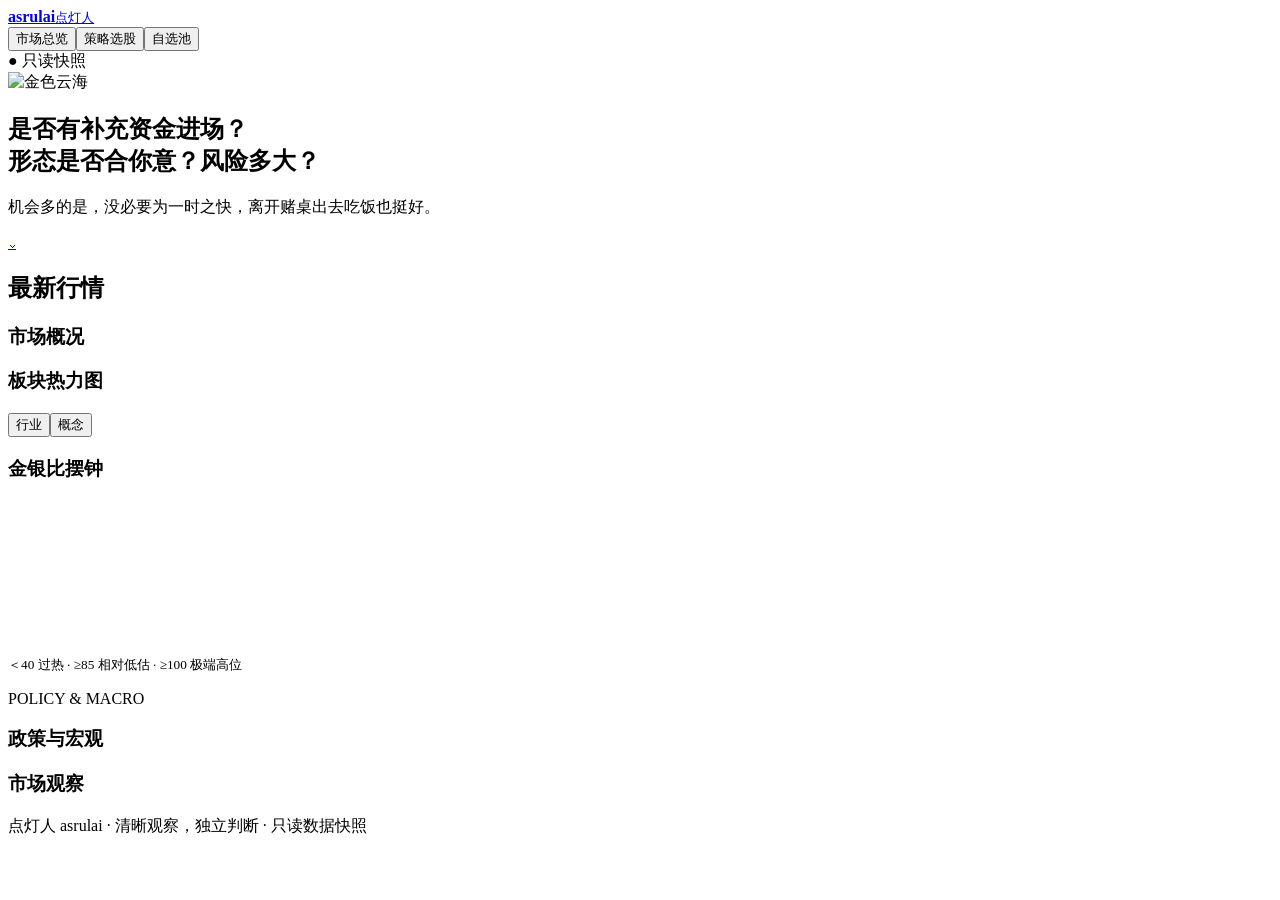
==== radar/index.html @ eeaaa6df "同步界面文件 radar/index.html" ====
<!doctype html><html lang="zh-CN"><head><meta charset="utf-8"><meta name="viewport" content="width=device-width,initial-scale=1"><meta http-equiv="Content-Security-Policy" content="default-src 'none'; script-src 'self'; style-src 'self'; img-src 'self' data:; font-src 'self'; connect-src 'self'; object-src 'none'; base-uri 'none'; form-action 'none'"><title>点灯人 · 市场观察</title><link rel="stylesheet" href="style.css"></head><body>
<header class="top"><a class="brand" href="#overview"><b>asrulai</b><small>点灯人</small></a><nav><button data-view="overview" class="active">市场总览</button><button data-view="results">策略选股</button><button data-view="watchlist">自选池</button></nav><span class="snapshot">● 只读快照 <time id="stamp"></time></span></header>
<main id="overview"><section class="hero"><img class="scene" src="assets/hero_cine.jpg" alt="金色云海"><div class="grade"></div><div class="hero-copy"><h1>是否有补充资金进场？<br>形态是否合你意？风险多大？</h1><p>机会多的是，没必要为一时之快，离开赌桌出去吃饭也挺好。</p></div><a class="down" href="#dashboard">⌄</a></section><div class="overview-content" id="dashboard"><div class="section-title"><h2>最新行情</h2><time id="dashboard-time"></time></div><div class="market-grid"><article class="glass"><h3>市场概况</h3><div id="quotes"></div></article><article class="glass heat-card"><header><h3>板块热力图</h3><div class="seg"><button data-heat="industry" class="active">行业</button><button data-heat="concept">概念</button></div></header><div id="heat"></div><small id="heat-time"></small></article><article class="glass"><h3>金银比摆钟</h3><canvas id="metals-dial" aria-label="金银比仪表"></canvas><div id="metals"></div><small>＜40 过热 · ≥85 相对低估 · ≥100 极端高位</small></article></div><article class="glass macro"><p class="kicker">POLICY &amp; MACRO</p><h3>政策与宏观</h3><div id="news"></div></article><article class="glass"><h3>市场观察</h3><p id="market-summary"></p><div id="stats" class="stats"></div></article></div></main>
<main id="results" hidden><div class="page-title"><h1 id="title">策略选股</h1><time id="report-time"></time></div><div class="glass command"><label>☰ 选择策略 <select id="strategy" aria-label="选择策略"></select></label><span class="divider"></span><strong id="strategy-name"></strong><small id="count"></small></div><div class="tools"><div class="tabs"><button id="results-tab" class="active">策略结果</button><button id="watch-tab">自选池</button></div><input id="search" placeholder="搜索股票代码或名称" aria-label="搜索股票代码或名称"><label>显示 <select id="stage" aria-label="阶段"><option value="">全部阶段</option></select></label></div><p id="status" class="status"></p><div id="charts-region"><div id="charts"></div></div><div class="pager"><button id="prev">上页</button><span id="page"></span><button id="next">下页</button></div></main>
<footer>点灯人 asrulai · 清晰观察，独立判断 · 只读数据快照</footer>
<script src="viewer.js"></script></body></html>
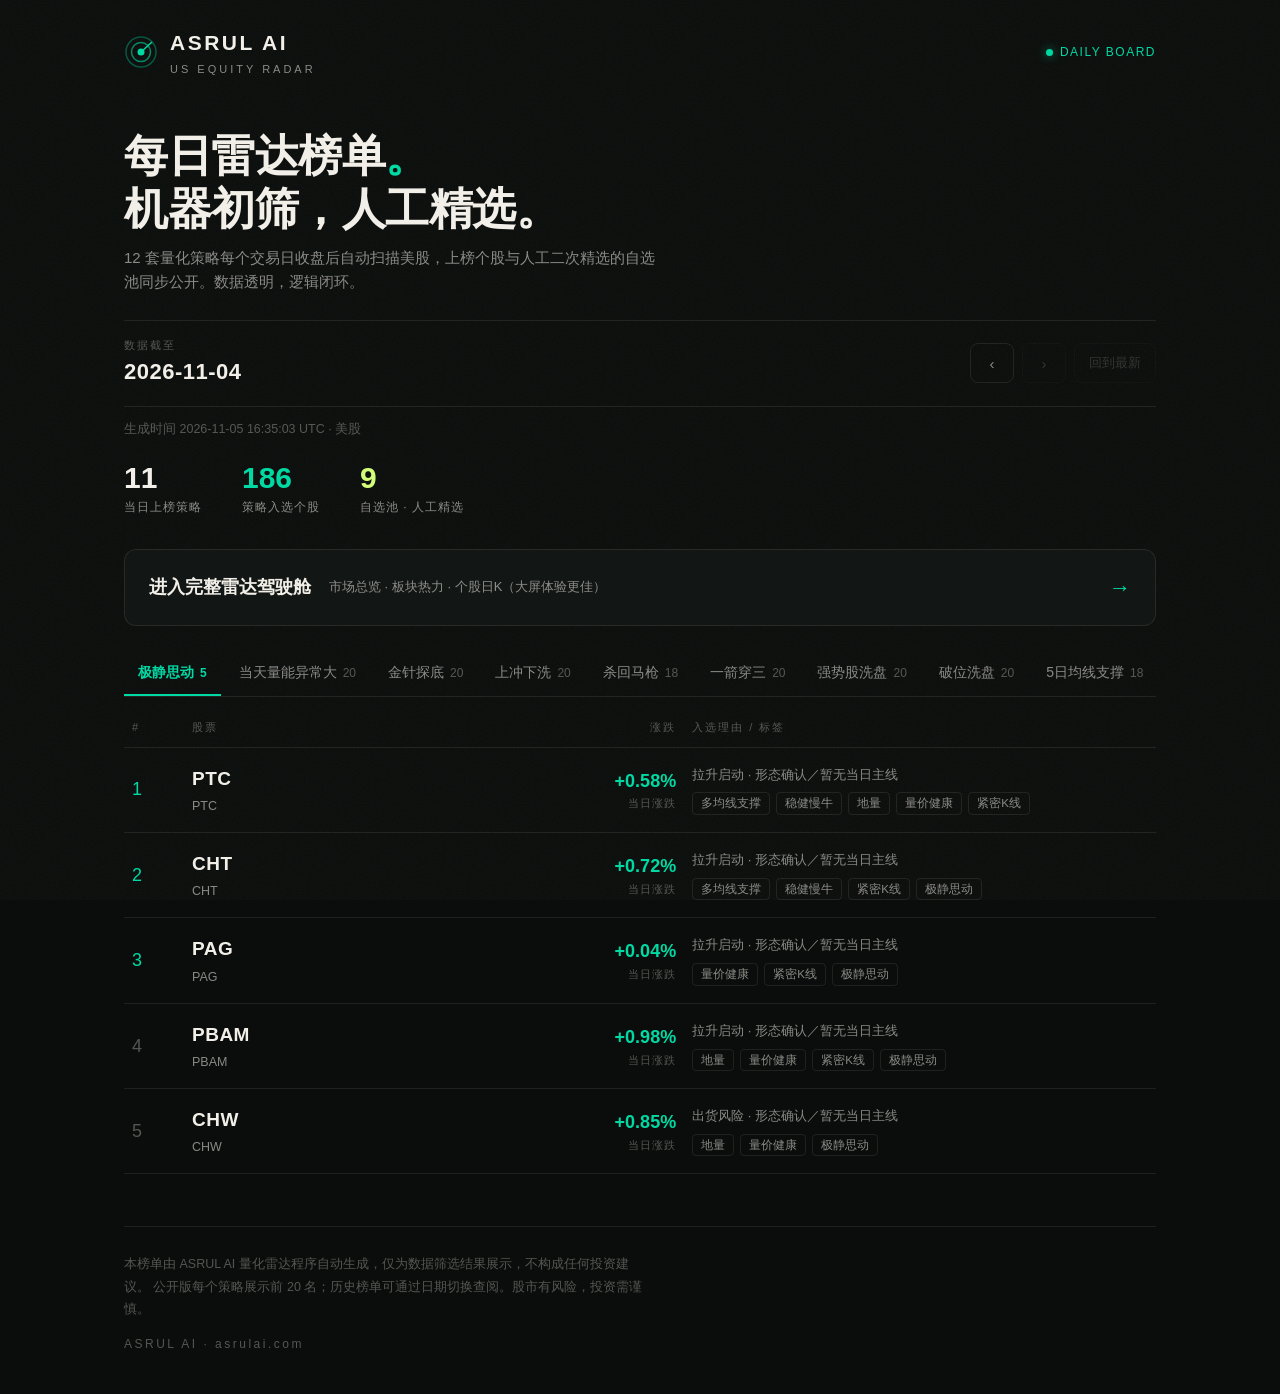
==== commit 1941eaca: "同步界面文件 radar/index.html" ====
--- a/radar/index.html
+++ b/radar/index.html
@@ -1,6 +1,429 @@
-<!doctype html><html lang="zh-CN"><head><meta charset="utf-8"><meta name="viewport" content="width=device-width,initial-scale=1"><meta http-equiv="Content-Security-Policy" content="default-src 'none'; script-src 'self'; style-src 'self'; img-src 'self' data:; font-src 'self'; connect-src 'self'; object-src 'none'; base-uri 'none'; form-action 'none'"><title>点灯人 · 市场观察</title><link rel="stylesheet" href="style.css"></head><body>
-<header class="top"><a class="brand" href="#overview"><b>asrulai</b><small>点灯人</small></a><nav><button data-view="overview" class="active">市场总览</button><button data-view="results">策略选股</button><button data-view="watchlist">自选池</button></nav><span class="snapshot">● 只读快照 <time id="stamp"></time></span></header>
-<main id="overview"><section class="hero"><img class="scene" src="assets/hero_cine.jpg" alt="金色云海"><div class="grade"></div><div class="hero-copy"><h1>是否有补充资金进场？<br>形态是否合你意？风险多大？</h1><p>机会多的是，没必要为一时之快，离开赌桌出去吃饭也挺好。</p></div><a class="down" href="#dashboard">⌄</a></section><div class="overview-content" id="dashboard"><div class="section-title"><h2>最新行情</h2><time id="dashboard-time"></time></div><div class="market-grid"><article class="glass"><h3>市场概况</h3><div id="quotes"></div></article><article class="glass heat-card"><header><h3>板块热力图</h3><div class="seg"><button data-heat="industry" class="active">行业</button><button data-heat="concept">概念</button></div></header><div id="heat"></div><small id="heat-time"></small></article><article class="glass"><h3>金银比摆钟</h3><canvas id="metals-dial" aria-label="金银比仪表"></canvas><div id="metals"></div><small>＜40 过热 · ≥85 相对低估 · ≥100 极端高位</small></article></div><article class="glass macro"><p class="kicker">POLICY &amp; MACRO</p><h3>政策与宏观</h3><div id="news"></div></article><article class="glass"><h3>市场观察</h3><p id="market-summary"></p><div id="stats" class="stats"></div></article></div></main>
-<main id="results" hidden><div class="page-title"><h1 id="title">策略选股</h1><time id="report-time"></time></div><div class="glass command"><label>☰ 选择策略 <select id="strategy" aria-label="选择策略"></select></label><span class="divider"></span><strong id="strategy-name"></strong><small id="count"></small></div><div class="tools"><div class="tabs"><button id="results-tab" class="active">策略结果</button><button id="watch-tab">自选池</button></div><input id="search" placeholder="搜索股票代码或名称" aria-label="搜索股票代码或名称"><label>显示 <select id="stage" aria-label="阶段"><option value="">全部阶段</option></select></label></div><p id="status" class="status"></p><div id="charts-region"><div id="charts"></div></div><div class="pager"><button id="prev">上页</button><span id="page"></span><button id="next">下页</button></div></main>
-<footer>点灯人 asrulai · 清晰观察，独立判断 · 只读数据快照</footer>
-<script src="viewer.js"></script></body></html>
+<!DOCTYPE html>
+<html lang="zh-CN">
+<head>
+<meta charset="UTF-8">
+<meta name="viewport" content="width=device-width, initial-scale=1.0">
+<title>ASRUL AI · 美股量化雷达每日榜单</title>
+<link rel="preconnect" href="https://fonts.googleapis.com">
+<link rel="preconnect" href="https://fonts.gstatic.com" crossorigin>
+<link href="https://fonts.googleapis.com/css2?family=Space+Grotesk:wght@400;500;600;700&family=Inter:wght@400;500;600&display=swap" rel="stylesheet">
+<style>
+  :root {
+    --bg: #0a0d0b;
+    --surface: #121614;
+    --surface-hover: #171c19;
+    --border: rgba(249, 241, 228, 0.09);
+    --text: #f2efe9;
+    --text-dim: rgba(242, 239, 233, 0.55);
+    --text-faint: rgba(242, 239, 233, 0.32);
+    --mint: #00d9a3;
+    --mint-dim: rgba(0, 217, 163, 0.12);
+    --acid: #d2fd78;
+    --red: #ff6b5e;
+    --amber: #e8b34b;
+    --font-display: "Space Grotesk", "PingFang SC", "Microsoft YaHei", sans-serif;
+    --font-body: "Inter", -apple-system, "PingFang SC", "Microsoft YaHei", sans-serif;
+  }
+  * { margin: 0; padding: 0; box-sizing: border-box; }
+  html { min-height: 100dvh; }
+  body {
+    background: var(--bg);
+    color: var(--text);
+    font-family: var(--font-body);
+    font-size: 16px;
+    line-height: 1.6;
+    min-height: 100dvh;
+    -webkit-font-smoothing: antialiased;
+  }
+  /* 细颗粒质感层 */
+  body::after {
+    content: "";
+    position: fixed; inset: 0;
+    pointer-events: none;
+    z-index: 1;
+    opacity: 0.05;
+    background-image: url("data:image/svg+xml,%3Csvg xmlns='http://www.w3.org/2000/svg' width='160' height='160'%3E%3Cfilter id='n'%3E%3CfeTurbulence type='fractalNoise' baseFrequency='0.9' numOctaves='2'/%3E%3C/filter%3E%3Crect width='160' height='160' filter='url(%23n)' opacity='1'/%3E%3C/svg%3E");
+  }
+  ::selection { background: var(--acid); color: #0a0d0b; }
+  a { color: var(--mint); }
+  button { font-family: inherit; }
+  button:focus-visible, a:focus-visible {
+    outline: 2px solid var(--mint); outline-offset: 3px; border-radius: 4px;
+  }
+
+  .wrap { max-width: 1080px; margin: 0 auto; padding: 0 24px; position: relative; z-index: 2; }
+
+  /* ============ 顶部品牌区 ============ */
+  .masthead {
+    display: flex; align-items: center; justify-content: space-between;
+    padding: 26px 0 22px; gap: 16px; flex-wrap: wrap;
+  }
+  .brand { display: flex; align-items: center; gap: 12px; }
+  .brand svg { flex: none; }
+  .brand-name {
+    font-family: var(--font-display);
+    font-size: 21px; font-weight: 700; letter-spacing: 2.5px;
+  }
+  .brand-sub {
+    font-size: 11px; letter-spacing: 3px; color: var(--text-dim);
+    text-transform: uppercase; margin-top: 1px;
+  }
+  .live-dot {
+    display: inline-flex; align-items: center; gap: 7px;
+    font-size: 12px; letter-spacing: 1.5px; color: var(--mint);
+    text-transform: uppercase;
+  }
+  .live-dot::before {
+    content: ""; width: 7px; height: 7px; border-radius: 50%;
+    background: var(--mint); box-shadow: 0 0 10px rgba(0, 217, 163, 0.6);
+  }
+
+  /* ============ 标题与日期 ============ */
+  .headline { padding: 30px 0 26px; }
+  .headline h1 {
+    font-family: var(--font-display);
+    font-size: clamp(28px, 4.6vw, 44px);
+    font-weight: 600; letter-spacing: -0.5px; line-height: 1.2;
+  }
+  .headline h1 em { font-style: normal; color: var(--mint); }
+  .headline p { color: var(--text-dim); margin-top: 10px; font-size: 15px; max-width: 65ch; }
+
+  .datebar {
+    display: flex; align-items: center; gap: 14px; flex-wrap: wrap;
+    padding: 16px 0; border-top: 1px solid var(--border); border-bottom: 1px solid var(--border);
+  }
+  .date-label { font-size: 11px; letter-spacing: 2px; color: var(--text-faint); text-transform: uppercase; }
+  #currentDate {
+    font-family: var(--font-display); font-size: 22px; font-weight: 600;
+    font-variant-numeric: tabular-nums; letter-spacing: 0.5px;
+  }
+  .date-nav { display: flex; gap: 8px; margin-left: auto; }
+  .date-nav button {
+    background: transparent; color: var(--text-dim);
+    border: 1px solid var(--border); border-radius: 8px;
+    min-width: 44px; min-height: 40px; padding: 8px 14px;
+    cursor: pointer; font-size: 15px;
+    transition: color .18s ease-out, border-color .18s ease-out, background .18s ease-out;
+  }
+  .date-nav button:hover:not(:disabled) { color: var(--mint); border-color: var(--mint); }
+  .date-nav button:disabled { opacity: 0.3; cursor: default; }
+  #latestBtn { font-size: 13px; }
+
+  .meta { color: var(--text-faint); font-size: 12.5px; padding: 12px 0 0; font-variant-numeric: tabular-nums; }
+
+  /* ============ 统计条 ============ */
+  .stats { display: flex; gap: 40px; padding: 22px 0 6px; flex-wrap: wrap; }
+  .stat-num {
+    font-family: var(--font-display); font-size: 30px; font-weight: 600;
+    font-variant-numeric: tabular-nums; line-height: 1.1;
+  }
+  .stat-num.mint { color: var(--mint); }
+  .stat-num.acid { color: var(--acid); }
+  .stat-label { font-size: 12px; color: var(--text-dim); letter-spacing: 1px; margin-top: 4px; }
+
+  .sample-banner {
+    margin-top: 20px; background: rgba(232, 179, 75, 0.08);
+    border: 1px solid rgba(232, 179, 75, 0.4); color: var(--amber);
+    border-radius: 8px; padding: 12px 16px; font-size: 13.5px;
+  }
+
+  /* ============ 策略页签 ============ */
+  .tabs {
+    display: flex; gap: 4px; margin-top: 26px;
+    overflow-x: auto; scrollbar-width: thin; scrollbar-color: var(--border) transparent;
+    border-bottom: 1px solid var(--border); padding-bottom: 0;
+  }
+  .tab {
+    background: none; border: none; border-bottom: 2px solid transparent;
+    color: var(--text-dim); cursor: pointer; white-space: nowrap;
+    padding: 12px 14px; font-size: 14px;
+    transition: color .18s ease-out, border-color .18s ease-out;
+  }
+  .tab:hover { color: var(--text); }
+  .tab.active { color: var(--mint); border-bottom-color: var(--mint); font-weight: 600; }
+  .tab.watchlist.active { color: var(--acid); border-bottom-color: var(--acid); }
+  .tab .count {
+    font-family: var(--font-display); font-size: 12px; margin-left: 6px;
+    color: var(--text-faint); font-variant-numeric: tabular-nums;
+  }
+  .tab.active .count { color: inherit; }
+
+  /* ============ 榜单 ============ */
+  .board { padding: 8px 0 12px; min-height: 200px; }
+  .row {
+    display: grid;
+    grid-template-columns: 44px minmax(120px, 1.1fr) 110px 1.4fr;
+    gap: 16px; align-items: center;
+    padding: 16px 8px; border-bottom: 1px solid var(--border);
+    transition: background .15s ease-out;
+  }
+  .row:hover { background: var(--surface-hover); }
+  .row.head {
+    padding: 14px 8px 10px;
+    font-size: 11px; letter-spacing: 2px; color: var(--text-faint);
+    text-transform: uppercase;
+  }
+  .row.head:hover { background: none; }
+  .rank {
+    font-family: var(--font-display); font-size: 18px; font-weight: 500;
+    color: var(--text-faint); font-variant-numeric: tabular-nums;
+  }
+  .rank.top { color: var(--mint); }
+  .stock-code {
+    font-family: var(--font-display); font-size: 19px; font-weight: 600;
+    letter-spacing: 0.5px;
+  }
+  .stock-name { font-size: 12.5px; color: var(--text-dim); margin-top: 2px;
+    overflow: hidden; text-overflow: ellipsis; white-space: nowrap; max-width: 240px; }
+  .chg { font-family: var(--font-display); font-size: 18px; font-weight: 600;
+    font-variant-numeric: tabular-nums; text-align: right; }
+  .chg.up { color: var(--mint); }
+  .chg.down { color: var(--red); }
+  .chg.flat { color: var(--text-dim); }
+  .chg-label { font-size: 11px; color: var(--text-faint); text-align: right; letter-spacing: 1px; }
+  .cell-info { min-width: 0; }
+  .reason { font-size: 13px; color: var(--text-dim); margin-bottom: 7px; }
+  .tags { display: flex; gap: 6px; flex-wrap: wrap; }
+  .tag {
+    font-size: 11.5px; color: var(--text-dim);
+    border: 1px solid var(--border); border-radius: 4px;
+    padding: 1px 8px; white-space: nowrap;
+  }
+  .empty, .loading { padding: 70px 20px; text-align: center; color: var(--text-dim); font-size: 15px; }
+
+  .cockpit-link {
+    display: flex; align-items: center; gap: 18px; flex-wrap: wrap;
+    margin-top: 26px; padding: 20px 24px;
+    background: var(--surface); border: 1px solid var(--border); border-radius: 12px;
+    text-decoration: none; color: var(--text);
+    transition: border-color .18s ease-out, background .18s ease-out;
+  }
+  .cockpit-link:hover { border-color: var(--mint); background: var(--surface-hover); }
+  .cockpit-title { font-family: var(--font-display); font-size: 18px; font-weight: 600; }
+  .cockpit-sub { font-size: 13px; color: var(--text-dim); }
+  .cockpit-arrow { margin-left: auto; color: var(--mint); font-size: 22px; font-family: var(--font-display); }
+  @media (max-width: 760px) {
+    .cockpit-arrow { display: none; }
+  }
+
+  /* ============ 页脚 ============ */
+  footer { margin-top: 40px; padding: 26px 0 40px; border-top: 1px solid var(--border); }
+  .disclaimer { color: var(--text-faint); font-size: 12.5px; line-height: 1.8; max-width: 75ch; }
+  .foot-brand {
+    margin-top: 14px; font-family: var(--font-display);
+    font-size: 12px; letter-spacing: 2.5px; color: var(--text-faint);
+  }
+
+  @media (max-width: 760px) {
+    .row { grid-template-columns: 32px 1fr 84px; gap: 10px; }
+    .row .cell-info { grid-column: 2 / 4; padding-top: 2px; }
+    .row.head { display: none; }
+    .stock-name { max-width: 100%; white-space: normal; }
+    .stats { gap: 26px; }
+    .stat-num { font-size: 24px; }
+    .wrap { padding: 0 16px; }
+  }
+  @media (prefers-reduced-motion: reduce) {
+    * { transition: none !important; }
+  }
+</style>
+</head>
+<body>
+<div class="wrap">
+
+  <div class="masthead">
+    <div class="brand">
+      <svg width="34" height="34" viewBox="0 0 34 34" fill="none" aria-hidden="true">
+        <circle cx="17" cy="17" r="15" stroke="#00d9a3" stroke-opacity="0.35" stroke-width="1.5"/>
+        <circle cx="17" cy="17" r="9.5" stroke="#00d9a3" stroke-opacity="0.6" stroke-width="1.5"/>
+        <circle cx="17" cy="17" r="3.5" fill="#00d9a3"/>
+        <line x1="17" y1="17" x2="28" y2="7" stroke="#00d9a3" stroke-width="1.5"/>
+      </svg>
+      <div>
+        <div class="brand-name">ASRUL AI</div>
+        <div class="brand-sub">US Equity Radar</div>
+      </div>
+    </div>
+    <span class="live-dot">Daily Board</span>
+  </div>
+
+  <div class="headline">
+    <h1>每日雷达榜单<em>。</em><br>机器初筛，人工精选。</h1>
+    <p>12 套量化策略每个交易日收盘后自动扫描美股，上榜个股与人工二次精选的自选池同步公开。数据透明，逻辑闭环。</p>
+  </div>
+
+  <div class="datebar">
+    <div>
+      <div class="date-label">数据截至</div>
+      <div id="currentDate">加载中…</div>
+    </div>
+    <div class="date-nav">
+      <button id="prevBtn" title="前一天" aria-label="前一天">‹</button>
+      <button id="nextBtn" title="后一天" aria-label="后一天">›</button>
+      <button id="latestBtn">回到最新</button>
+    </div>
+  </div>
+  <div class="meta" id="meta"></div>
+
+  <div class="stats" id="stats" style="display:none">
+    <div><div class="stat-num" id="statStrategies">—</div><div class="stat-label">当日上榜策略</div></div>
+    <div><div class="stat-num mint" id="statPicks">—</div><div class="stat-label">策略入选个股</div></div>
+    <div><div class="stat-num acid" id="statWatch">—</div><div class="stat-label">自选池 · 人工精选</div></div>
+  </div>
+
+  <a href="../" class="cockpit-link">
+    <span class="cockpit-title">进入完整雷达驾驶舱</span>
+    <span class="cockpit-sub">市场总览 · 板块热力 · 个股日K（大屏体验更佳）</span>
+    <span class="cockpit-arrow">→</span>
+  </a>
+
+  <div id="sampleBanner" class="sample-banner" style="display:none">
+    当前展示的是示例数据，用于演示页面样式。接入真实雷达后，此提示会自动消失。
+  </div>
+
+  <div class="tabs" id="tabs" role="tablist"></div>
+  <div class="board" id="board"><div class="loading">正在加载榜单…</div></div>
+
+  <footer>
+    <div class="disclaimer">
+      本榜单由 ASRUL AI 量化雷达程序自动生成，仅为数据筛选结果展示，不构成任何投资建议。
+      公开版每个策略展示前 20 名；历史榜单可通过日期切换查阅。股市有风险，投资需谨慎。
+    </div>
+    <div class="foot-brand">ASRUL AI · asrulai.com</div>
+  </footer>
+</div>
+
+<script>
+(function () {
+  var state = { data: null, radarIndex: 0, latestDate: null, latestData: null };
+
+  function fmtDate(d) {
+    var y = d.getFullYear(), m = ('0' + (d.getMonth() + 1)).slice(-2), dd = ('0' + d.getDate()).slice(-2);
+    return y + '-' + m + '-' + dd;
+  }
+
+  function load(dateStr) {
+    if (state.latestData && dateStr === state.latestDate) {
+      state.data = state.latestData;
+      state.radarIndex = 0;
+      render();
+      return;
+    }
+    document.getElementById('board').innerHTML = '<div class="loading">正在加载榜单…</div>';
+    fetch('../data/' + dateStr + '.json')
+      .then(function (r) {
+        if (!r.ok) throw new Error('404');
+        return r.json();
+      })
+      .then(function (data) {
+        state.data = data;
+        state.radarIndex = 0;
+        render();
+      })
+      .catch(function () {
+        document.getElementById('currentDate').textContent = dateStr;
+        document.getElementById('meta').textContent = '';
+        document.getElementById('stats').style.display = 'none';
+        document.getElementById('sampleBanner').style.display = 'none';
+        document.getElementById('tabs').innerHTML = '';
+        document.getElementById('board').innerHTML = '<div class="empty">该日期暂无榜单数据（美股休市日无更新）。</div>';
+        updateNav(dateStr);
+      });
+  }
+
+  function render() {
+    var d = state.data;
+    document.getElementById('currentDate').textContent = d.date;
+    var gen = (d.generated_at || '').replace('T', ' ').replace(/\.\d+Z$/, ' UTC');
+    document.getElementById('meta').textContent = '生成时间 ' + (gen || '—') + (d.market ? ' · ' + d.market : '');
+    document.getElementById('sampleBanner').style.display = d.sample ? 'block' : 'none';
+    updateNav(d.date);
+
+    var radars = d.radars || [];
+    var nPicks = 0, nWatch = 0;
+    radars.forEach(function (r) {
+      if (r.id === 'watchlist') nWatch = (r.picks || []).length;
+      else nPicks += (r.picks || []).length;
+    });
+    document.getElementById('stats').style.display = 'flex';
+    document.getElementById('statStrategies').textContent = radars.filter(function (r) { return r.id !== 'watchlist'; }).length;
+    document.getElementById('statPicks').textContent = nPicks;
+    document.getElementById('statWatch').textContent = nWatch;
+
+    var tabsEl = document.getElementById('tabs');
+    tabsEl.innerHTML = '';
+    radars.forEach(function (radar, i) {
+      var btn = document.createElement('button');
+      btn.className = 'tab' + (radar.id === 'watchlist' ? ' watchlist' : '') + (i === state.radarIndex ? ' active' : '');
+      btn.setAttribute('role', 'tab');
+      btn.setAttribute('aria-selected', i === state.radarIndex ? 'true' : 'false');
+      btn.innerHTML = escapeHtml(radar.name) + '<span class="count">' + (radar.picks || []).length + '</span>';
+      btn.onclick = function () { state.radarIndex = i; render(); };
+      tabsEl.appendChild(btn);
+    });
+
+    var radar = radars[state.radarIndex];
+    var board = document.getElementById('board');
+    if (!radar || !radar.picks || radar.picks.length === 0) {
+      board.innerHTML = '<div class="empty">今日该策略暂无入选个股。</div>';
+      return;
+    }
+    var isWatch = radar.id === 'watchlist';
+    var rows = radar.picks.map(function (p) {
+      var tags = (p.tags || []).slice(0, 5).map(function (t) { return '<span class="tag">' + escapeHtml(t) + '</span>'; }).join('');
+      var chgHtml;
+      if (p.score == null) {
+        chgHtml = '<div class="chg flat">—</div><div class="chg-label">' + (isWatch ? '持续跟踪' : '') + '</div>';
+      } else {
+        var cls = p.score > 0 ? 'up' : (p.score < 0 ? 'down' : 'flat');
+        var sign = p.score > 0 ? '+' : '';
+        chgHtml = '<div class="chg ' + cls + '">' + sign + Number(p.score).toFixed(2) + '%</div><div class="chg-label">当日涨跌</div>';
+      }
+      return '<div class="row">' +
+        '<div class="rank' + (p.rank <= 3 ? ' top' : '') + '">' + (p.rank || '—') + '</div>' +
+        '<div><div class="stock-code">' + escapeHtml(p.code || '') + '</div>' +
+        '<div class="stock-name">' + escapeHtml(p.name || '') + '</div></div>' +
+        '<div>' + chgHtml + '</div>' +
+        '<div class="cell-info"><div class="reason">' + escapeHtml(p.reason || '') + '</div>' +
+        '<div class="tags">' + tags + '</div></div>' +
+        '</div>';
+    }).join('');
+    board.innerHTML =
+      '<div class="row head"><div>#</div><div>股票</div><div style="text-align:right">涨跌</div><div>入选理由 / 标签</div></div>' + rows;
+  }
+
+  function updateNav(dateStr) {
+    var prev = new Date(dateStr + 'T00:00:00');
+    prev.setDate(prev.getDate() - 1);
+    document.getElementById('prevBtn').onclick = function () { load(fmtDate(prev)); };
+    var isLatest = dateStr === state.latestDate;
+    var next = new Date(dateStr + 'T00:00:00');
+    next.setDate(next.getDate() + 1);
+    var nextBtn = document.getElementById('nextBtn');
+    nextBtn.disabled = isLatest;
+    nextBtn.onclick = function () { load(fmtDate(next)); };
+    document.getElementById('latestBtn').disabled = isLatest;
+    document.getElementById('latestBtn').onclick = function () { load(state.latestDate); };
+  }
+
+  function escapeHtml(s) {
+    return String(s).replace(/[&<>"']/g, function (c) {
+      return { '&': '&amp;', '<': '&lt;', '>': '&gt;', '"': '&quot;', "'": '&#39;' }[c];
+    });
+  }
+
+  fetch('../data/latest.json')
+    .then(function (r) { return r.json(); })
+    .then(function (latest) {
+      state.latestDate = latest.date;
+      state.latestData = latest;
+      load(latest.date);
+    })
+    .catch(function () {
+      document.getElementById('board').innerHTML = '<div class="empty">暂未发布任何榜单。</div>';
+      document.getElementById('currentDate').textContent = '—';
+    });
+})();
+</script>
+</body>
+</html>
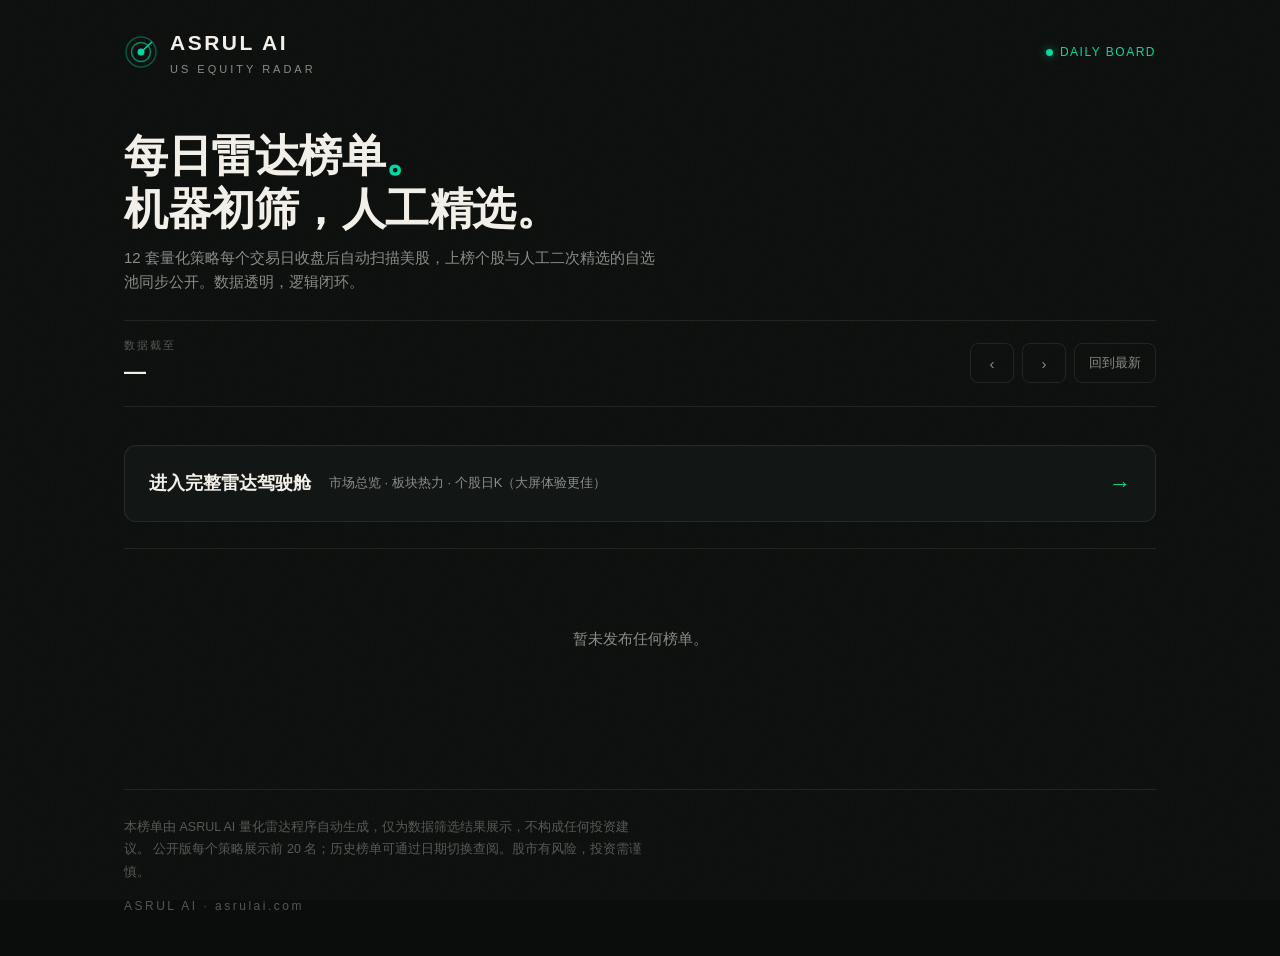
==== commit 880565c1: "同步界面文件 radar/index.html" ====
--- a/radar/index.html
+++ b/radar/index.html
@@ -271,7 +271,7 @@
     <div><div class="stat-num acid" id="statWatch">—</div><div class="stat-label">自选池 · 人工精选</div></div>
   </div>
 
-  <a href="../" class="cockpit-link">
+  <a href="radar/" class="cockpit-link">
     <span class="cockpit-title">进入完整雷达驾驶舱</span>
     <span class="cockpit-sub">市场总览 · 板块热力 · 个股日K（大屏体验更佳）</span>
     <span class="cockpit-arrow">→</span>
@@ -310,7 +310,7 @@
       return;
     }
     document.getElementById('board').innerHTML = '<div class="loading">正在加载榜单…</div>';
-    fetch('../data/' + dateStr + '.json')
+    fetch('data/' + dateStr + '.json')
       .then(function (r) {
         if (!r.ok) throw new Error('404');
         return r.json();
@@ -412,7 +412,7 @@
     });
   }
 
-  fetch('../data/latest.json')
+  fetch('data/latest.json')
     .then(function (r) { return r.json(); })
     .then(function (latest) {
       state.latestDate = latest.date;
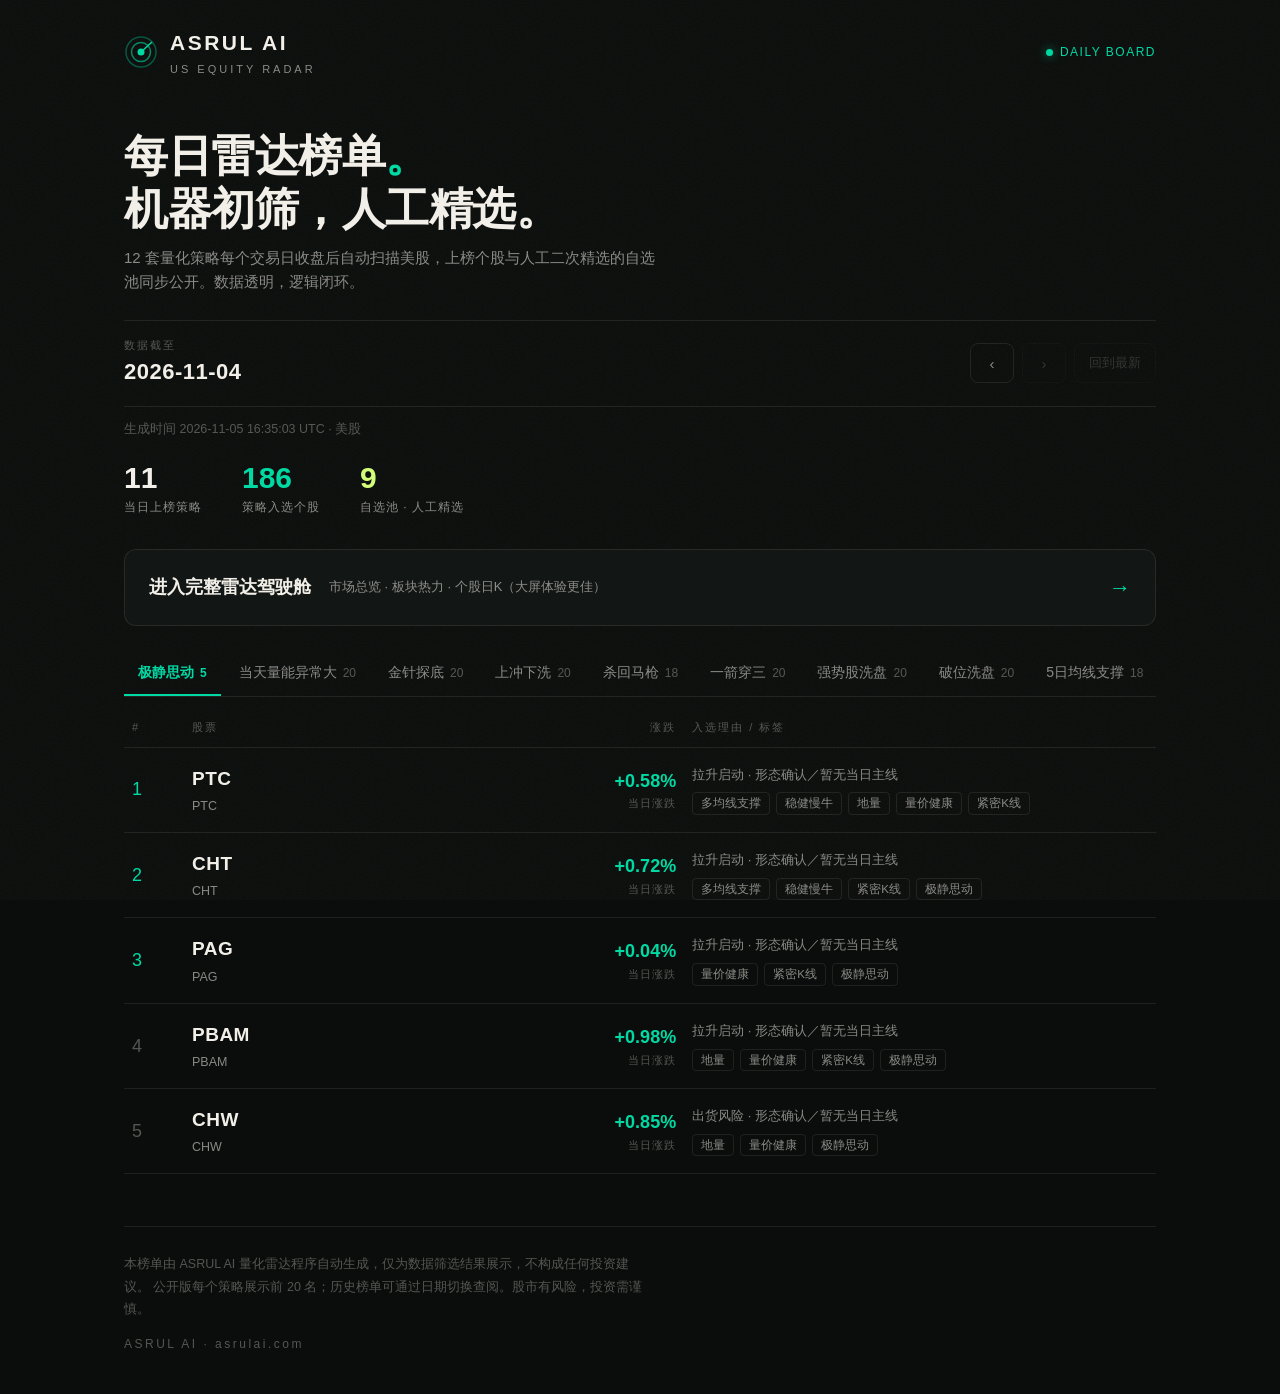
==== commit 5f1d08aa: "修复榜单页数据与驾驶舱路径" ====
--- a/radar/index.html
+++ b/radar/index.html
@@ -271,7 +271,7 @@
     <div><div class="stat-num acid" id="statWatch">—</div><div class="stat-label">自选池 · 人工精选</div></div>
   </div>
 
-  <a href="radar/" class="cockpit-link">
+  <a href="/" class="cockpit-link">
     <span class="cockpit-title">进入完整雷达驾驶舱</span>
     <span class="cockpit-sub">市场总览 · 板块热力 · 个股日K（大屏体验更佳）</span>
     <span class="cockpit-arrow">→</span>
@@ -310,7 +310,7 @@
       return;
     }
     document.getElementById('board').innerHTML = '<div class="loading">正在加载榜单…</div>';
-    fetch('data/' + dateStr + '.json')
+    fetch('/data/' + dateStr + '.json')
       .then(function (r) {
         if (!r.ok) throw new Error('404');
         return r.json();
@@ -412,7 +412,7 @@
     });
   }
 
-  fetch('data/latest.json')
+  fetch('/data/latest.json')
     .then(function (r) { return r.json(); })
     .then(function (latest) {
       state.latestDate = latest.date;
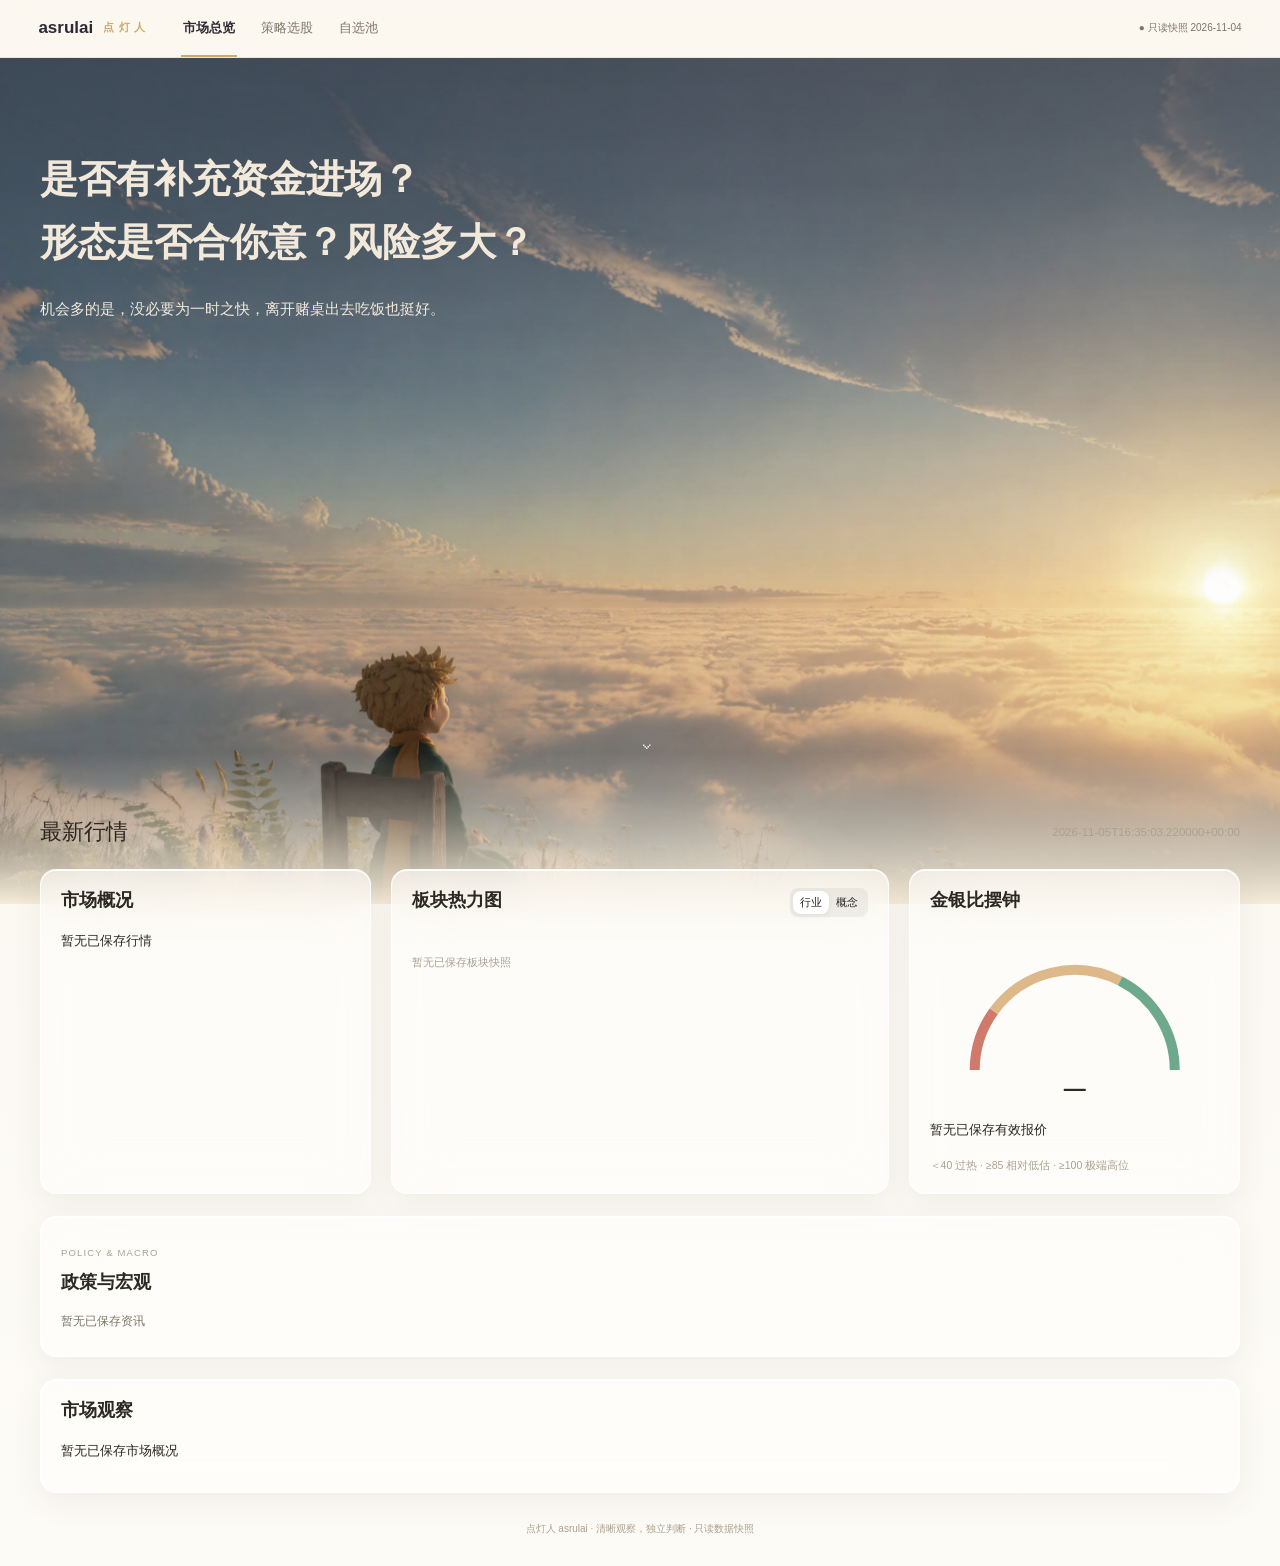
==== commit 58d8b4ed: "更新原雷达只读镜像 2026-11-06 05:56" ====
--- a/radar/index.html
+++ b/radar/index.html
@@ -1,429 +1,6 @@
-<!DOCTYPE html>
-<html lang="zh-CN">
-<head>
-<meta charset="UTF-8">
-<meta name="viewport" content="width=device-width, initial-scale=1.0">
-<title>ASRUL AI · 美股量化雷达每日榜单</title>
-<link rel="preconnect" href="https://fonts.googleapis.com">
-<link rel="preconnect" href="https://fonts.gstatic.com" crossorigin>
-<link href="https://fonts.googleapis.com/css2?family=Space+Grotesk:wght@400;500;600;700&family=Inter:wght@400;500;600&display=swap" rel="stylesheet">
-<style>
-  :root {
-    --bg: #0a0d0b;
-    --surface: #121614;
-    --surface-hover: #171c19;
-    --border: rgba(249, 241, 228, 0.09);
-    --text: #f2efe9;
-    --text-dim: rgba(242, 239, 233, 0.55);
-    --text-faint: rgba(242, 239, 233, 0.32);
-    --mint: #00d9a3;
-    --mint-dim: rgba(0, 217, 163, 0.12);
-    --acid: #d2fd78;
-    --red: #ff6b5e;
-    --amber: #e8b34b;
-    --font-display: "Space Grotesk", "PingFang SC", "Microsoft YaHei", sans-serif;
-    --font-body: "Inter", -apple-system, "PingFang SC", "Microsoft YaHei", sans-serif;
-  }
-  * { margin: 0; padding: 0; box-sizing: border-box; }
-  html { min-height: 100dvh; }
-  body {
-    background: var(--bg);
-    color: var(--text);
-    font-family: var(--font-body);
-    font-size: 16px;
-    line-height: 1.6;
-    min-height: 100dvh;
-    -webkit-font-smoothing: antialiased;
-  }
-  /* 细颗粒质感层 */
-  body::after {
-    content: "";
-    position: fixed; inset: 0;
-    pointer-events: none;
-    z-index: 1;
-    opacity: 0.05;
-    background-image: url("data:image/svg+xml,%3Csvg xmlns='http://www.w3.org/2000/svg' width='160' height='160'%3E%3Cfilter id='n'%3E%3CfeTurbulence type='fractalNoise' baseFrequency='0.9' numOctaves='2'/%3E%3C/filter%3E%3Crect width='160' height='160' filter='url(%23n)' opacity='1'/%3E%3C/svg%3E");
-  }
-  ::selection { background: var(--acid); color: #0a0d0b; }
-  a { color: var(--mint); }
-  button { font-family: inherit; }
-  button:focus-visible, a:focus-visible {
-    outline: 2px solid var(--mint); outline-offset: 3px; border-radius: 4px;
-  }
-
-  .wrap { max-width: 1080px; margin: 0 auto; padding: 0 24px; position: relative; z-index: 2; }
-
-  /* ============ 顶部品牌区 ============ */
-  .masthead {
-    display: flex; align-items: center; justify-content: space-between;
-    padding: 26px 0 22px; gap: 16px; flex-wrap: wrap;
-  }
-  .brand { display: flex; align-items: center; gap: 12px; }
-  .brand svg { flex: none; }
-  .brand-name {
-    font-family: var(--font-display);
-    font-size: 21px; font-weight: 700; letter-spacing: 2.5px;
-  }
-  .brand-sub {
-    font-size: 11px; letter-spacing: 3px; color: var(--text-dim);
-    text-transform: uppercase; margin-top: 1px;
-  }
-  .live-dot {
-    display: inline-flex; align-items: center; gap: 7px;
-    font-size: 12px; letter-spacing: 1.5px; color: var(--mint);
-    text-transform: uppercase;
-  }
-  .live-dot::before {
-    content: ""; width: 7px; height: 7px; border-radius: 50%;
-    background: var(--mint); box-shadow: 0 0 10px rgba(0, 217, 163, 0.6);
-  }
-
-  /* ============ 标题与日期 ============ */
-  .headline { padding: 30px 0 26px; }
-  .headline h1 {
-    font-family: var(--font-display);
-    font-size: clamp(28px, 4.6vw, 44px);
-    font-weight: 600; letter-spacing: -0.5px; line-height: 1.2;
-  }
-  .headline h1 em { font-style: normal; color: var(--mint); }
-  .headline p { color: var(--text-dim); margin-top: 10px; font-size: 15px; max-width: 65ch; }
-
-  .datebar {
-    display: flex; align-items: center; gap: 14px; flex-wrap: wrap;
-    padding: 16px 0; border-top: 1px solid var(--border); border-bottom: 1px solid var(--border);
-  }
-  .date-label { font-size: 11px; letter-spacing: 2px; color: var(--text-faint); text-transform: uppercase; }
-  #currentDate {
-    font-family: var(--font-display); font-size: 22px; font-weight: 600;
-    font-variant-numeric: tabular-nums; letter-spacing: 0.5px;
-  }
-  .date-nav { display: flex; gap: 8px; margin-left: auto; }
-  .date-nav button {
-    background: transparent; color: var(--text-dim);
-    border: 1px solid var(--border); border-radius: 8px;
-    min-width: 44px; min-height: 40px; padding: 8px 14px;
-    cursor: pointer; font-size: 15px;
-    transition: color .18s ease-out, border-color .18s ease-out, background .18s ease-out;
-  }
-  .date-nav button:hover:not(:disabled) { color: var(--mint); border-color: var(--mint); }
-  .date-nav button:disabled { opacity: 0.3; cursor: default; }
-  #latestBtn { font-size: 13px; }
-
-  .meta { color: var(--text-faint); font-size: 12.5px; padding: 12px 0 0; font-variant-numeric: tabular-nums; }
-
-  /* ============ 统计条 ============ */
-  .stats { display: flex; gap: 40px; padding: 22px 0 6px; flex-wrap: wrap; }
-  .stat-num {
-    font-family: var(--font-display); font-size: 30px; font-weight: 600;
-    font-variant-numeric: tabular-nums; line-height: 1.1;
-  }
-  .stat-num.mint { color: var(--mint); }
-  .stat-num.acid { color: var(--acid); }
-  .stat-label { font-size: 12px; color: var(--text-dim); letter-spacing: 1px; margin-top: 4px; }
-
-  .sample-banner {
-    margin-top: 20px; background: rgba(232, 179, 75, 0.08);
-    border: 1px solid rgba(232, 179, 75, 0.4); color: var(--amber);
-    border-radius: 8px; padding: 12px 16px; font-size: 13.5px;
-  }
-
-  /* ============ 策略页签 ============ */
-  .tabs {
-    display: flex; gap: 4px; margin-top: 26px;
-    overflow-x: auto; scrollbar-width: thin; scrollbar-color: var(--border) transparent;
-    border-bottom: 1px solid var(--border); padding-bottom: 0;
-  }
-  .tab {
-    background: none; border: none; border-bottom: 2px solid transparent;
-    color: var(--text-dim); cursor: pointer; white-space: nowrap;
-    padding: 12px 14px; font-size: 14px;
-    transition: color .18s ease-out, border-color .18s ease-out;
-  }
-  .tab:hover { color: var(--text); }
-  .tab.active { color: var(--mint); border-bottom-color: var(--mint); font-weight: 600; }
-  .tab.watchlist.active { color: var(--acid); border-bottom-color: var(--acid); }
-  .tab .count {
-    font-family: var(--font-display); font-size: 12px; margin-left: 6px;
-    color: var(--text-faint); font-variant-numeric: tabular-nums;
-  }
-  .tab.active .count { color: inherit; }
-
-  /* ============ 榜单 ============ */
-  .board { padding: 8px 0 12px; min-height: 200px; }
-  .row {
-    display: grid;
-    grid-template-columns: 44px minmax(120px, 1.1fr) 110px 1.4fr;
-    gap: 16px; align-items: center;
-    padding: 16px 8px; border-bottom: 1px solid var(--border);
-    transition: background .15s ease-out;
-  }
-  .row:hover { background: var(--surface-hover); }
-  .row.head {
-    padding: 14px 8px 10px;
-    font-size: 11px; letter-spacing: 2px; color: var(--text-faint);
-    text-transform: uppercase;
-  }
-  .row.head:hover { background: none; }
-  .rank {
-    font-family: var(--font-display); font-size: 18px; font-weight: 500;
-    color: var(--text-faint); font-variant-numeric: tabular-nums;
-  }
-  .rank.top { color: var(--mint); }
-  .stock-code {
-    font-family: var(--font-display); font-size: 19px; font-weight: 600;
-    letter-spacing: 0.5px;
-  }
-  .stock-name { font-size: 12.5px; color: var(--text-dim); margin-top: 2px;
-    overflow: hidden; text-overflow: ellipsis; white-space: nowrap; max-width: 240px; }
-  .chg { font-family: var(--font-display); font-size: 18px; font-weight: 600;
-    font-variant-numeric: tabular-nums; text-align: right; }
-  .chg.up { color: var(--mint); }
-  .chg.down { color: var(--red); }
-  .chg.flat { color: var(--text-dim); }
-  .chg-label { font-size: 11px; color: var(--text-faint); text-align: right; letter-spacing: 1px; }
-  .cell-info { min-width: 0; }
-  .reason { font-size: 13px; color: var(--text-dim); margin-bottom: 7px; }
-  .tags { display: flex; gap: 6px; flex-wrap: wrap; }
-  .tag {
-    font-size: 11.5px; color: var(--text-dim);
-    border: 1px solid var(--border); border-radius: 4px;
-    padding: 1px 8px; white-space: nowrap;
-  }
-  .empty, .loading { padding: 70px 20px; text-align: center; color: var(--text-dim); font-size: 15px; }
-
-  .cockpit-link {
-    display: flex; align-items: center; gap: 18px; flex-wrap: wrap;
-    margin-top: 26px; padding: 20px 24px;
-    background: var(--surface); border: 1px solid var(--border); border-radius: 12px;
-    text-decoration: none; color: var(--text);
-    transition: border-color .18s ease-out, background .18s ease-out;
-  }
-  .cockpit-link:hover { border-color: var(--mint); background: var(--surface-hover); }
-  .cockpit-title { font-family: var(--font-display); font-size: 18px; font-weight: 600; }
-  .cockpit-sub { font-size: 13px; color: var(--text-dim); }
-  .cockpit-arrow { margin-left: auto; color: var(--mint); font-size: 22px; font-family: var(--font-display); }
-  @media (max-width: 760px) {
-    .cockpit-arrow { display: none; }
-  }
-
-  /* ============ 页脚 ============ */
-  footer { margin-top: 40px; padding: 26px 0 40px; border-top: 1px solid var(--border); }
-  .disclaimer { color: var(--text-faint); font-size: 12.5px; line-height: 1.8; max-width: 75ch; }
-  .foot-brand {
-    margin-top: 14px; font-family: var(--font-display);
-    font-size: 12px; letter-spacing: 2.5px; color: var(--text-faint);
-  }
-
-  @media (max-width: 760px) {
-    .row { grid-template-columns: 32px 1fr 84px; gap: 10px; }
-    .row .cell-info { grid-column: 2 / 4; padding-top: 2px; }
-    .row.head { display: none; }
-    .stock-name { max-width: 100%; white-space: normal; }
-    .stats { gap: 26px; }
-    .stat-num { font-size: 24px; }
-    .wrap { padding: 0 16px; }
-  }
-  @media (prefers-reduced-motion: reduce) {
-    * { transition: none !important; }
-  }
-</style>
-</head>
-<body>
-<div class="wrap">
-
-  <div class="masthead">
-    <div class="brand">
-      <svg width="34" height="34" viewBox="0 0 34 34" fill="none" aria-hidden="true">
-        <circle cx="17" cy="17" r="15" stroke="#00d9a3" stroke-opacity="0.35" stroke-width="1.5"/>
-        <circle cx="17" cy="17" r="9.5" stroke="#00d9a3" stroke-opacity="0.6" stroke-width="1.5"/>
-        <circle cx="17" cy="17" r="3.5" fill="#00d9a3"/>
-        <line x1="17" y1="17" x2="28" y2="7" stroke="#00d9a3" stroke-width="1.5"/>
-      </svg>
-      <div>
-        <div class="brand-name">ASRUL AI</div>
-        <div class="brand-sub">US Equity Radar</div>
-      </div>
-    </div>
-    <span class="live-dot">Daily Board</span>
-  </div>
-
-  <div class="headline">
-    <h1>每日雷达榜单<em>。</em><br>机器初筛，人工精选。</h1>
-    <p>12 套量化策略每个交易日收盘后自动扫描美股，上榜个股与人工二次精选的自选池同步公开。数据透明，逻辑闭环。</p>
-  </div>
-
-  <div class="datebar">
-    <div>
-      <div class="date-label">数据截至</div>
-      <div id="currentDate">加载中…</div>
-    </div>
-    <div class="date-nav">
-      <button id="prevBtn" title="前一天" aria-label="前一天">‹</button>
-      <button id="nextBtn" title="后一天" aria-label="后一天">›</button>
-      <button id="latestBtn">回到最新</button>
-    </div>
-  </div>
-  <div class="meta" id="meta"></div>
-
-  <div class="stats" id="stats" style="display:none">
-    <div><div class="stat-num" id="statStrategies">—</div><div class="stat-label">当日上榜策略</div></div>
-    <div><div class="stat-num mint" id="statPicks">—</div><div class="stat-label">策略入选个股</div></div>
-    <div><div class="stat-num acid" id="statWatch">—</div><div class="stat-label">自选池 · 人工精选</div></div>
-  </div>
-
-  <a href="/" class="cockpit-link">
-    <span class="cockpit-title">进入完整雷达驾驶舱</span>
-    <span class="cockpit-sub">市场总览 · 板块热力 · 个股日K（大屏体验更佳）</span>
-    <span class="cockpit-arrow">→</span>
-  </a>
-
-  <div id="sampleBanner" class="sample-banner" style="display:none">
-    当前展示的是示例数据，用于演示页面样式。接入真实雷达后，此提示会自动消失。
-  </div>
-
-  <div class="tabs" id="tabs" role="tablist"></div>
-  <div class="board" id="board"><div class="loading">正在加载榜单…</div></div>
-
-  <footer>
-    <div class="disclaimer">
-      本榜单由 ASRUL AI 量化雷达程序自动生成，仅为数据筛选结果展示，不构成任何投资建议。
-      公开版每个策略展示前 20 名；历史榜单可通过日期切换查阅。股市有风险，投资需谨慎。
-    </div>
-    <div class="foot-brand">ASRUL AI · asrulai.com</div>
-  </footer>
-</div>
-
-<script>
-(function () {
-  var state = { data: null, radarIndex: 0, latestDate: null, latestData: null };
-
-  function fmtDate(d) {
-    var y = d.getFullYear(), m = ('0' + (d.getMonth() + 1)).slice(-2), dd = ('0' + d.getDate()).slice(-2);
-    return y + '-' + m + '-' + dd;
-  }
-
-  function load(dateStr) {
-    if (state.latestData && dateStr === state.latestDate) {
-      state.data = state.latestData;
-      state.radarIndex = 0;
-      render();
-      return;
-    }
-    document.getElementById('board').innerHTML = '<div class="loading">正在加载榜单…</div>';
-    fetch('/data/' + dateStr + '.json')
-      .then(function (r) {
-        if (!r.ok) throw new Error('404');
-        return r.json();
-      })
-      .then(function (data) {
-        state.data = data;
-        state.radarIndex = 0;
-        render();
-      })
-      .catch(function () {
-        document.getElementById('currentDate').textContent = dateStr;
-        document.getElementById('meta').textContent = '';
-        document.getElementById('stats').style.display = 'none';
-        document.getElementById('sampleBanner').style.display = 'none';
-        document.getElementById('tabs').innerHTML = '';
-        document.getElementById('board').innerHTML = '<div class="empty">该日期暂无榜单数据（美股休市日无更新）。</div>';
-        updateNav(dateStr);
-      });
-  }
-
-  function render() {
-    var d = state.data;
-    document.getElementById('currentDate').textContent = d.date;
-    var gen = (d.generated_at || '').replace('T', ' ').replace(/\.\d+Z$/, ' UTC');
-    document.getElementById('meta').textContent = '生成时间 ' + (gen || '—') + (d.market ? ' · ' + d.market : '');
-    document.getElementById('sampleBanner').style.display = d.sample ? 'block' : 'none';
-    updateNav(d.date);
-
-    var radars = d.radars || [];
-    var nPicks = 0, nWatch = 0;
-    radars.forEach(function (r) {
-      if (r.id === 'watchlist') nWatch = (r.picks || []).length;
-      else nPicks += (r.picks || []).length;
-    });
-    document.getElementById('stats').style.display = 'flex';
-    document.getElementById('statStrategies').textContent = radars.filter(function (r) { return r.id !== 'watchlist'; }).length;
-    document.getElementById('statPicks').textContent = nPicks;
-    document.getElementById('statWatch').textContent = nWatch;
-
-    var tabsEl = document.getElementById('tabs');
-    tabsEl.innerHTML = '';
-    radars.forEach(function (radar, i) {
-      var btn = document.createElement('button');
-      btn.className = 'tab' + (radar.id === 'watchlist' ? ' watchlist' : '') + (i === state.radarIndex ? ' active' : '');
-      btn.setAttribute('role', 'tab');
-      btn.setAttribute('aria-selected', i === state.radarIndex ? 'true' : 'false');
-      btn.innerHTML = escapeHtml(radar.name) + '<span class="count">' + (radar.picks || []).length + '</span>';
-      btn.onclick = function () { state.radarIndex = i; render(); };
-      tabsEl.appendChild(btn);
-    });
-
-    var radar = radars[state.radarIndex];
-    var board = document.getElementById('board');
-    if (!radar || !radar.picks || radar.picks.length === 0) {
-      board.innerHTML = '<div class="empty">今日该策略暂无入选个股。</div>';
-      return;
-    }
-    var isWatch = radar.id === 'watchlist';
-    var rows = radar.picks.map(function (p) {
-      var tags = (p.tags || []).slice(0, 5).map(function (t) { return '<span class="tag">' + escapeHtml(t) + '</span>'; }).join('');
-      var chgHtml;
-      if (p.score == null) {
-        chgHtml = '<div class="chg flat">—</div><div class="chg-label">' + (isWatch ? '持续跟踪' : '') + '</div>';
-      } else {
-        var cls = p.score > 0 ? 'up' : (p.score < 0 ? 'down' : 'flat');
-        var sign = p.score > 0 ? '+' : '';
-        chgHtml = '<div class="chg ' + cls + '">' + sign + Number(p.score).toFixed(2) + '%</div><div class="chg-label">当日涨跌</div>';
-      }
-      return '<div class="row">' +
-        '<div class="rank' + (p.rank <= 3 ? ' top' : '') + '">' + (p.rank || '—') + '</div>' +
-        '<div><div class="stock-code">' + escapeHtml(p.code || '') + '</div>' +
-        '<div class="stock-name">' + escapeHtml(p.name || '') + '</div></div>' +
-        '<div>' + chgHtml + '</div>' +
-        '<div class="cell-info"><div class="reason">' + escapeHtml(p.reason || '') + '</div>' +
-        '<div class="tags">' + tags + '</div></div>' +
-        '</div>';
-    }).join('');
-    board.innerHTML =
-      '<div class="row head"><div>#</div><div>股票</div><div style="text-align:right">涨跌</div><div>入选理由 / 标签</div></div>' + rows;
-  }
-
-  function updateNav(dateStr) {
-    var prev = new Date(dateStr + 'T00:00:00');
-    prev.setDate(prev.getDate() - 1);
-    document.getElementById('prevBtn').onclick = function () { load(fmtDate(prev)); };
-    var isLatest = dateStr === state.latestDate;
-    var next = new Date(dateStr + 'T00:00:00');
-    next.setDate(next.getDate() + 1);
-    var nextBtn = document.getElementById('nextBtn');
-    nextBtn.disabled = isLatest;
-    nextBtn.onclick = function () { load(fmtDate(next)); };
-    document.getElementById('latestBtn').disabled = isLatest;
-    document.getElementById('latestBtn').onclick = function () { load(state.latestDate); };
-  }
-
-  function escapeHtml(s) {
-    return String(s).replace(/[&<>"']/g, function (c) {
-      return { '&': '&amp;', '<': '&lt;', '>': '&gt;', '"': '&quot;', "'": '&#39;' }[c];
-    });
-  }
-
-  fetch('/data/latest.json')
-    .then(function (r) { return r.json(); })
-    .then(function (latest) {
-      state.latestDate = latest.date;
-      state.latestData = latest;
-      load(latest.date);
-    })
-    .catch(function () {
-      document.getElementById('board').innerHTML = '<div class="empty">暂未发布任何榜单。</div>';
-      document.getElementById('currentDate').textContent = '—';
-    });
-})();
-</script>
-</body>
-</html>
+<!doctype html><html lang="zh-CN"><head><meta charset="utf-8"><meta name="viewport" content="width=device-width,initial-scale=1"><meta http-equiv="Content-Security-Policy" content="default-src 'none'; script-src 'self'; style-src 'self'; img-src 'self' data:; font-src 'self'; connect-src 'self'; object-src 'none'; base-uri 'none'; form-action 'none'"><title>点灯人 · 市场观察</title><link rel="icon" href="../assets/favicon.svg" type="image/svg+xml"><link rel="stylesheet" href="style.css"></head><body>
+<header class="top"><a class="brand" href="#overview"><b>asrulai</b><small>点灯人</small></a><nav><button data-view="overview" class="active">市场总览</button><button data-view="results">策略选股</button><button data-view="watchlist">自选池</button></nav><span class="snapshot">● 只读快照 <time id="stamp"></time></span></header>
+<main id="overview"><section class="hero"><img class="scene" src="assets/hero_cine.jpg" alt="金色云海"><div class="grade"></div><div class="hero-copy"><h1>是否有补充资金进场？<br>形态是否合你意？风险多大？</h1><p>机会多的是，没必要为一时之快，离开赌桌出去吃饭也挺好。</p></div><a class="down" href="#dashboard">⌄</a></section><div class="overview-content" id="dashboard"><div class="section-title"><h2>最新行情</h2><time id="dashboard-time"></time></div><div class="market-grid"><article class="glass"><h3>市场概况</h3><div id="quotes"></div></article><article class="glass heat-card"><header><h3>板块热力图</h3><div class="seg"><button data-heat="industry" class="active">行业</button><button data-heat="concept">概念</button></div></header><div id="heat"></div><small id="heat-time"></small></article><article class="glass"><h3>金银比摆钟</h3><canvas id="metals-dial" aria-label="金银比仪表"></canvas><div id="metals"></div><small>＜40 过热 · ≥85 相对低估 · ≥100 极端高位</small></article></div><article class="glass macro"><p class="kicker">POLICY &amp; MACRO</p><h3>政策与宏观</h3><div id="news"></div></article><article class="glass"><h3>市场观察</h3><p id="market-summary"></p><div id="stats" class="stats"></div></article></div></main>
+<main id="results" hidden><div class="page-title"><h1 id="title">策略选股</h1><time id="report-time"></time></div><div class="glass command"><label>☰ 选择策略 <select id="strategy" aria-label="选择策略"></select></label><span class="divider"></span><strong id="strategy-name"></strong><small id="count"></small></div><div class="tools"><div class="tabs"><button id="results-tab" class="active">策略结果</button><button id="watch-tab">自选池</button></div><input id="search" placeholder="搜索股票代码或名称" aria-label="搜索股票代码或名称"><label>显示 <select id="stage" aria-label="阶段"><option value="">全部阶段</option></select></label></div><p id="status" class="status"></p><div id="charts-region"><div id="charts"></div></div><div class="pager"><button id="prev">上页</button><span id="page"></span><button id="next">下页</button></div></main>
+<footer>点灯人 asrulai · 清晰观察，独立判断 · 只读数据快照</footer>
+<script src="viewer.js"></script></body></html>
--- a/radar/style.css
+++ b/radar/style.css
@@ -0,0 +1 @@
+*{box-sizing:border-box}html{scroll-behavior:smooth}body{margin:0;background:linear-gradient(180deg,#f7f3ea,#faf7f0 35%,#fdfbf6);color:#2c2822;font:13px/1.65 PublicSans,PublicCN,-apple-system,sans-serif}button,input,select{font:inherit;color:inherit}button,select{cursor:pointer}button{border:1px solid #60584c1f;background:#ffffff80;border-radius:8px;padding:6px 12px;transition:background .2s,box-shadow .2s}button:hover{background:#fff}button:disabled{opacity:.4;cursor:default}button:focus-visible,a:focus-visible,input:focus-visible,select:focus-visible{outline:2px solid #cfa963;outline-offset:3px}button:active{transform:scale(.97)}[hidden]{display:none!important}.top{height:58px;display:flex;gap:32px;align-items:center;padding:0 clamp(16px,3vw,44px);position:sticky;top:0;z-index:50;background:#fdfbf69e;backdrop-filter:blur(22px) saturate(1.4);border-bottom:1px solid #60584c1f}.brand{display:flex;gap:10px;align-items:center;text-decoration:none;color:#2e2a33}.brand b{font-size:17px;font-weight:800}.brand small{font:900 10.5px 'Songti SC',serif;letter-spacing:.42em;color:#cfa963;white-space:nowrap}.top nav{display:flex;height:100%;gap:22px;min-width:0;overflow:auto}.top nav button{border:0;border-radius:0;background:none;white-space:nowrap;padding:0 2px;border-bottom:2px solid transparent;color:#7d7568}.top nav button.active{color:#2e2a33;font-weight:600;border-bottom-color:#cfa963}.snapshot{margin-left:auto;font-size:10px;color:#7d7568;white-space:nowrap}.hero{height:94vh;position:relative;overflow:hidden;background:#33455a}.scene{position:absolute;width:100%;height:100%;object-fit:cover;filter:saturate(.85) contrast(1.02);transform-origin:50% 58%;animation:intro 4.6s cubic-bezier(.16,.8,.24,1) both,drift 46s ease-in-out 4.6s infinite alternate}.grade{position:absolute;inset:0;background:linear-gradient(180deg,#2e273357,transparent 62%),linear-gradient(0deg,#f6ecd9,transparent 18%)}.hero-copy{position:relative;max-width:1240px;margin:auto;padding:90px 20px;color:#f3e9da}.hero h1{font:900 clamp(25px,3vw,43px)/1.65 'Songti SC',serif;margin:0}.hero-copy p{font-family:'Songti SC',serif;font-size:15px;margin-top:22px}.down{position:absolute;bottom:17%;left:50%;color:#f3e9da;text-decoration:none;font-size:24px}.overview-content{max-width:1240px;margin:-12vh auto 0;padding:0 20px;position:relative}.section-title,.page-title{display:flex;justify-content:space-between;gap:16px;align-items:center}.section-title h2{font-size:22px;font-weight:500}.section-title time,.page-title time{font-size:11.5px;color:#aaa192;font-variant-numeric:tabular-nums}.market-grid{display:grid;grid-template-columns:1fr 1.5fr 1fr;gap:20px}.glass{border:1px solid #ffffffd9;border-radius:16px;background:#ffffff8c;backdrop-filter:blur(24px) saturate(1.3);box-shadow:0 10px 32px #50483a12,inset 0 1px 0 #ffffffe6;padding:18px 20px;min-width:0}.glass h3{font:600 18px 'Songti SC',serif;margin:0 0 18px}.glass header{display:flex;justify-content:space-between;align-items:start;gap:12px}.quote{display:grid;grid-template-columns:1fr auto;padding:10px 0;border-bottom:1px solid #60584c1f;gap:4px}.quote strong{font-size:17px;font-weight:600}.quote small{font-size:9px;color:#aaa192;text-align:right}.quote:hover{background:#2e2a330d;box-shadow:inset 3px 0 #2e2a33}.up{color:#4f8a68}.down-color{color:#b06a5c}.seg{display:inline-flex;background:#2e2a330f;padding:3px;border-radius:8px}.seg button{border:0;background:transparent;padding:3px 7px;font-size:10.5px}.seg button.active{background:white;box-shadow:0 2px 6px #50483a14}.heat-card{display:flex;flex-direction:column}#heat{display:grid;grid-template-columns:repeat(3,minmax(0,1fr));gap:6px;max-height:390px;overflow:auto;scrollbar-width:thin;margin:8px 0 16px}.tile{padding:10px 8px;background:#6a889430;border-radius:10px;min-height:72px;overflow-wrap:anywhere}.tile span{display:block;font-size:10.5px}.tile b{font-size:16px}.glass small,.status{color:#aaa192;font-size:10.5px}#metals-dial{width:100%;height:170px}.metal-prices{display:grid;grid-template-columns:1fr 1fr;gap:10px}.metal-prices b{font-size:20px;display:block}.metal-prices div+div{border-left:1px solid #60584c1f;padding-left:10px}.macro,.overview-content>.glass{margin-top:22px}.kicker{font-size:9.5px;letter-spacing:.12em;color:#aaa192}#news article{padding:14px 0;border-bottom:1px solid #60584c1f}#news h4{font-size:13.5px;margin:0}#news p{font-size:12px;color:#7d7568;margin:6px 0}.stats{display:flex;flex-wrap:wrap;gap:20px}.stats b{font-size:24px;display:block}#results{padding:32px clamp(16px,5.7vw,82px)}.page-title{min-height:56px;margin-bottom:24px}.page-title h1{font:600 27px 'Songti SC',serif;margin:0}.command{display:flex;gap:16px;align-items:center;min-height:64px;padding:18px 24px;border-radius:14px}.command select{border:0;background:transparent;max-width:210px;font-size:12px}.command strong{font:600 15px 'Songti SC',serif}.command small{color:#aaa192;font-size:11.5px}.divider{height:20px;border-left:1px solid #60584c1f}.tools{display:flex;align-items:center;gap:18px;flex-wrap:wrap;margin:18px 0 12px}.tabs{display:flex;gap:20px}.tabs button{border:0;border-bottom:2px solid transparent;border-radius:0;background:none;padding:9px 0;color:#7d7568}.tabs button.active{border-bottom-color:#2e2a33;color:#2e2a33;font-weight:600}.tools input{margin-left:auto;width:230px;background:none;border:1px solid transparent;padding:7px 9px;border-radius:8px;font-size:12px}.tools input:hover,.tools input:focus{background:#ffffff80;border-color:#60584c1f}.tools select{background:none;border:0;font-size:11px}.status{min-height:18px}#charts-region{overflow-x:auto}#charts{display:grid;grid-template-columns:repeat(2,minmax(0,1fr));gap:16px}.stock{position:relative;overflow:hidden;padding:12px 10px 10px;transition:box-shadow .2s}.stock:hover{box-shadow:0 16px 42px #50483a1f}.stock:before{content:'';position:absolute;left:0;top:12px;bottom:12px;width:3px;border-radius:3px;background:#2e2a33;opacity:0;transition:opacity .2s}.stock:hover:before{opacity:.85}.stock-head{display:flex;align-items:center;gap:10px;padding:3px 8px 6px;flex-wrap:wrap}.stock-head strong{font-size:15px}.stock-head span{font-size:12px;color:#7d7568}.stock-head b{font-size:13px;font-variant-numeric:tabular-nums}.stock-head button{margin-left:auto;background:none;border:0;font-size:11px;opacity:0}.stock:hover .stock-head button,.stock:focus-within .stock-head button{opacity:1}.tags{font-size:11px;color:#aaa192;margin:0 8px 7px}.plot{background:#fffefb;border:1px solid #60584c17;border-radius:10px;overflow:hidden}.plot-head{padding:7px 8px;display:flex;gap:6px;align-items:center;font-size:10.5px;color:#aaa192}.legend{flex:1;min-width:0;font-variant-numeric:tabular-nums}.chart{width:100%;height:clamp(400px,calc(100vh - 310px),600px);display:block;touch-action:none}.chart-note{font-size:10px;color:#aaa192;padding:5px 8px}.pager{display:flex;justify-content:flex-end;align-items:center;gap:12px;margin-top:14px}.pager span{font-size:11px;color:#7d7568}footer{text-align:center;padding:28px 12px;color:#aaa192;font-size:10px}#status{font-size:11px}time{font-variant-numeric:tabular-nums}@keyframes intro{from{transform:scale(1.16)}to{transform:scale(1.03)}}@keyframes drift{from{transform:scale(1.03)}to{transform:scale(1.07) translate(-.6%,-1%)}}@media(max-width:1020px){.market-grid{grid-template-columns:repeat(2,minmax(0,1fr))}.market-grid>.glass:last-child{grid-column:1/-1}}@media(max-width:760px){.top{gap:16px;padding:0 16px}.top nav{gap:14px}.brand small{display:none}.snapshot{display:none}.hero-copy{padding-top:70px}.hero-copy p{max-width:310px}.market-grid{grid-template-columns:1fr}.market-grid>.glass:last-child{grid-column:auto}.command{flex-wrap:wrap;padding:14px}.divider{display:none}.page-title{flex-wrap:wrap}.tools input{margin-left:0;flex:1}.stock-head button{opacity:1}#charts{min-width:740px}.scene{transform-origin:50% 72%}}@media(prefers-reduced-motion:reduce){*{animation:none!important;transition:none!important;scroll-behavior:auto!important}}
